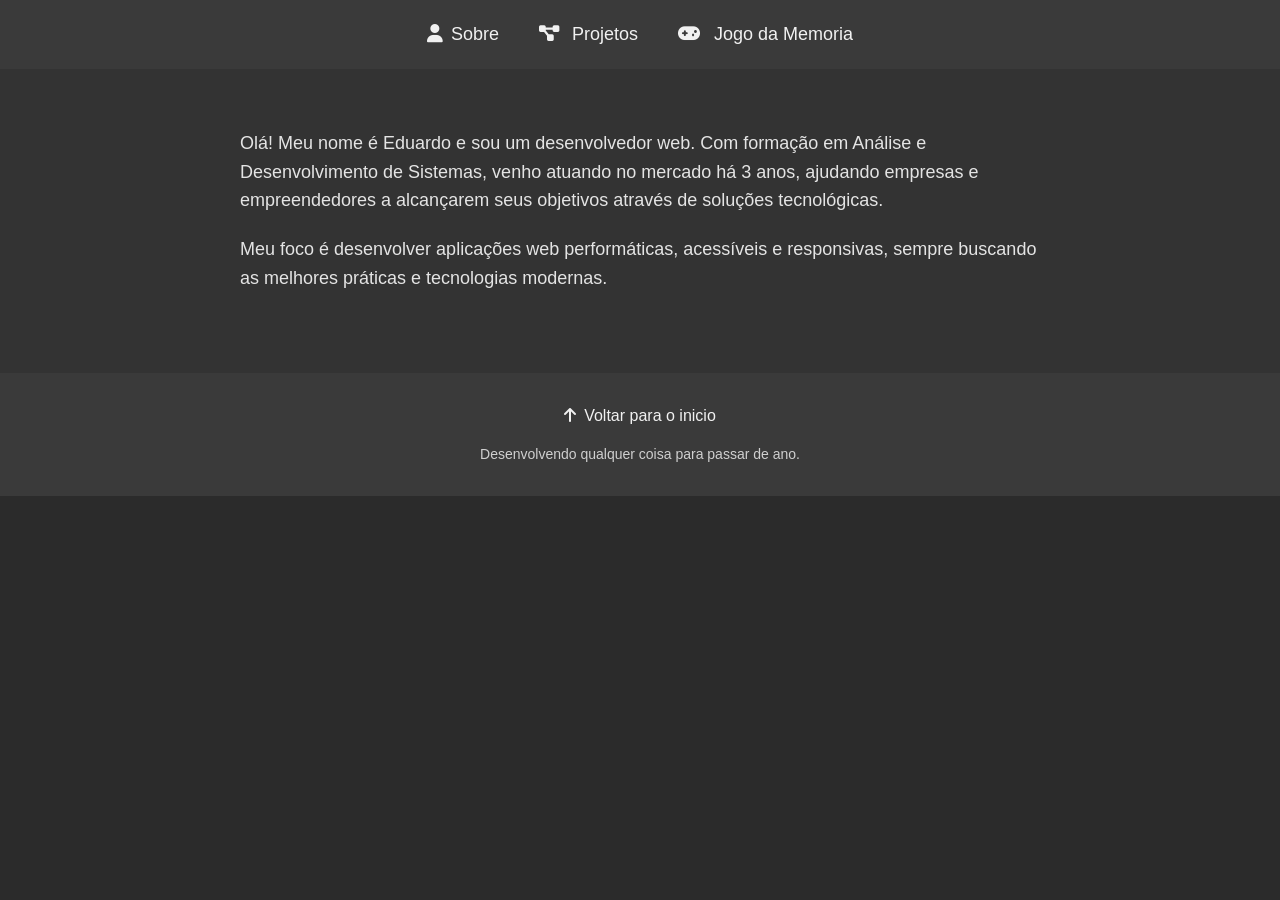
==== src/index.html @ 4b012208 "Inicio do Portfolio" ====
<!DOCTYPE html>
<html lang="pt-BR">
<head>
    <meta charset="UTF-8">
    <meta name="description" content="Portfólio profissional de Eduardo - Desenvolvedor Web">
    <title>Eduardo DEV | Portfolio</title>
    <link rel="stylesheet" href="css/style.css">
    <link rel="stylesheet" href="https://cdnjs.cloudflare.com/ajax/libs/font-awesome/6.5.0/css/all.min.css">
</head>

<body>
    <header class="header">
        <ul>
            <li><a href="#sobre"><i class="fas fa-user"></i>Sobre</a></li>
            <li><a href="#projetos"><i class="fas fa-project-diagram"></i> Projetos</a></li>
            <li><a href="#memoria"><i class="fas fa-gamepad"></i> Jogo da Memoria</a></li>
        </ul>
    </header>
    <main class="main">
        <div class="text">
            <p>Olá! Meu nome é Eduardo e sou um desenvolvedor web. Com formação em Análise e Desenvolvimento de Sistemas, venho atuando no mercado
            há 3 anos, ajudando empresas e empreendedores a alcançarem seus objetivos através de
            soluções tecnológicas.</p>
            <p>Meu foco é desenvolver aplicações web performáticas, acessíveis e responsivas, sempre
            buscando as melhores práticas e tecnologias modernas.</p>
        </div>
    </main>
    <footer class="footer">
        <ul>
            <li><a href="#topo"><i class="fas fa-arrow-up"></i>Voltar para o inicio</a></li>
        </ul>
        <p>Desenvolvendo qualquer coisa para passar de ano.</p>
    </footer>
</body>

</html>
---- src/css/style.css ----
* {
    margin: 0;
    padding: 0;
    box-sizing: border-box;
}

body {
    font-family: Arial, Helvetica, sans-serif;
    background-color: #2b2b2b;
    color: #e4e4e4;
    line-height: 1.6;
}

.header {
    background-color: #3a3a3a;
    padding: 20px;
}

.header ul {
    list-style: none;
    display: flex;
    justify-content: center;
    gap: 40px;
}

.header a {
    text-decoration: none;
    color: #f1f1f1;
    font-size: 18px;
    transition: 0.3s;
}

.header a:hover {
    color: #bfbfbf;
}

.header i {
    margin-right: 8px;
}

.main {
    background-color: #333333;
    padding: 60px 20px;
    display: flex;
    justify-content: center;
}

.text {
    max-width: 800px;
    font-size: 18px;
}

.text p {
    margin-bottom: 20px;
}

.footer {
    background-color: #3a3a3a;
    text-align: center;
    padding: 30px 20px;
}

.footer ul {
    list-style: none;
    margin-bottom: 15px;
}

.footer a {
    text-decoration: none;
    color: #f1f1f1;
    font-size: 16px;
}

.footer a:hover {
    color: #bfbfbf;
}

.footer i {
    margin-right: 8px;
}

.footer p {
    font-size: 14px;
    color: #cfcfcf;
}
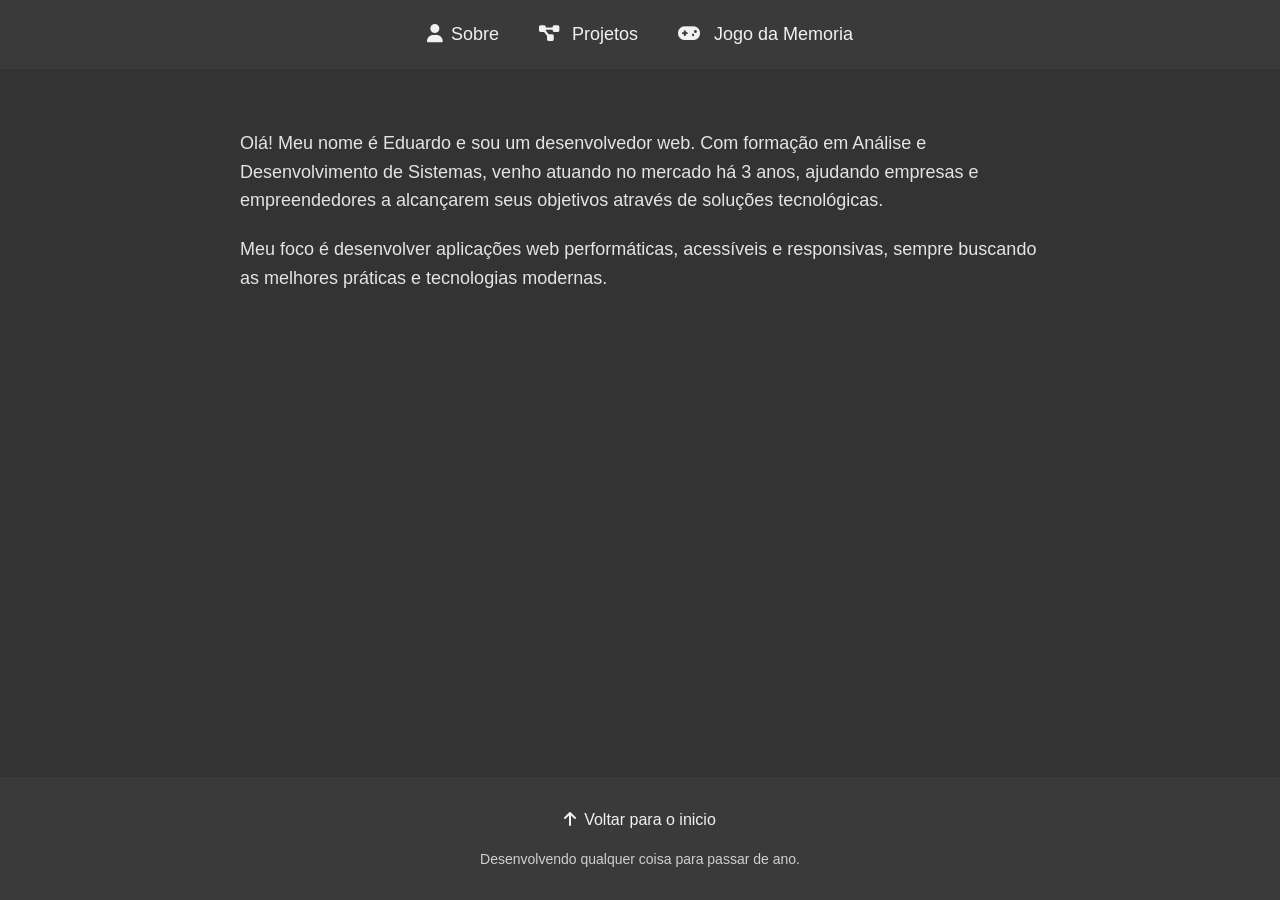
==== commit 91f3d2e9: "Inicio do codigo game" ====
--- a/src/index.html
+++ b/src/index.html
@@ -13,7 +13,7 @@
         <ul>
             <li><a href="#sobre"><i class="fas fa-user"></i>Sobre</a></li>
             <li><a href="#projetos"><i class="fas fa-project-diagram"></i> Projetos</a></li>
-            <li><a href="#memoria"><i class="fas fa-gamepad"></i> Jogo da Memoria</a></li>
+            <li><a href="game.html"><i class="fas fa-gamepad"></i> Jogo da Memoria</a></li>
         </ul>
     </header>
     <main class="main">
--- a/src/css/style.css
+++ b/src/css/style.css
@@ -2,6 +2,10 @@
     margin: 0;
     padding: 0;
     box-sizing: border-box;
+}
+
+html {
+    height: 100%;
 }
 
 body {
@@ -9,6 +13,9 @@
     background-color: #2b2b2b;
     color: #e4e4e4;
     line-height: 1.6;
+    min-height: 100vh;
+    display: flex;
+    flex-direction: column;
 }
 
 .header {
@@ -43,6 +50,7 @@
     padding: 60px 20px;
     display: flex;
     justify-content: center;
+    flex: 1;
 }
 
 .text {
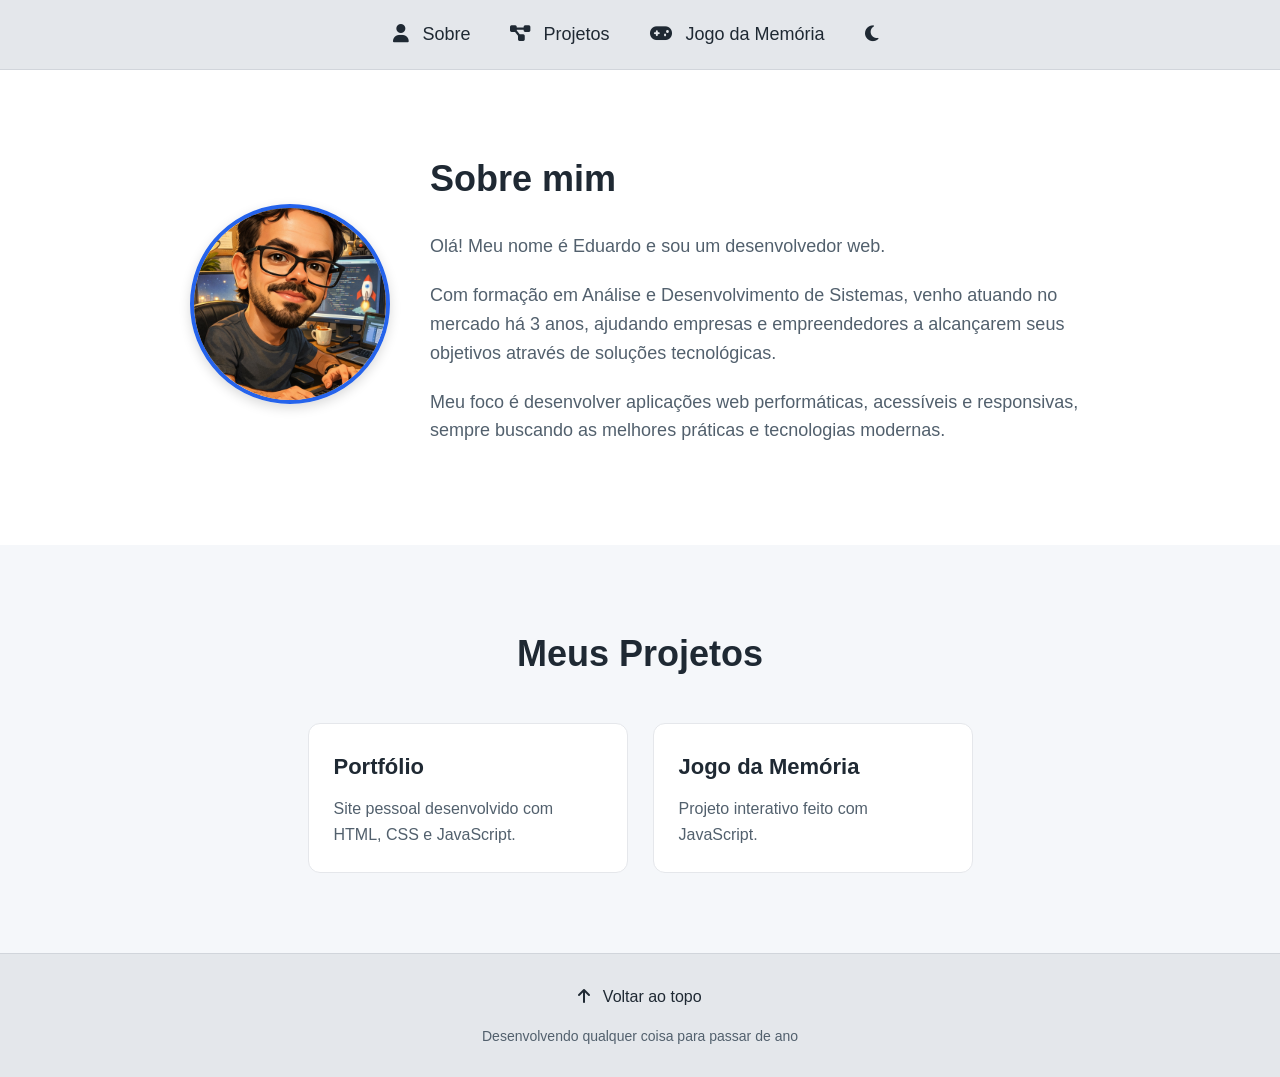
==== commit 27ec6aa6: "Complementação do Projeto" ====
--- a/src/index.html
+++ b/src/index.html
@@ -1,36 +1,107 @@
 <!DOCTYPE html>
 <html lang="pt-BR">
+
 <head>
     <meta charset="UTF-8">
     <meta name="description" content="Portfólio profissional de Eduardo - Desenvolvedor Web">
+    <meta name="viewport" content="width=device-width, initial-scale=1.0">
     <title>Eduardo DEV | Portfolio</title>
+
     <link rel="stylesheet" href="css/style.css">
     <link rel="stylesheet" href="https://cdnjs.cloudflare.com/ajax/libs/font-awesome/6.5.0/css/all.min.css">
 </head>
 
 <body>
+
     <header class="header">
-        <ul>
-            <li><a href="#sobre"><i class="fas fa-user"></i>Sobre</a></li>
-            <li><a href="#projetos"><i class="fas fa-project-diagram"></i> Projetos</a></li>
-            <li><a href="game.html"><i class="fas fa-gamepad"></i> Jogo da Memoria</a></li>
-        </ul>
+        <nav>
+            <ul>
+                <li>
+                    <a href="#sobre">
+                        <i class="fas fa-user"></i> Sobre
+                    </a>
+                </li>
+
+                <li>
+                    <a href="#projetos">
+                        <i class="fas fa-project-diagram"></i> Projetos
+                    </a>
+                </li>
+
+                <li>
+                    <a href="game.html">
+                        <i class="fas fa-gamepad"></i> Jogo da Memória
+                    </a>
+                </li>
+
+                <li>
+                    <button id="btnTema" class="btn-theme" type="button">
+                        <i class="fas fa-moon"></i>
+                    </button>
+                </li>
+            </ul>
+        </nav>
     </header>
-    <main class="main">
-        <div class="text">
-            <p>Olá! Meu nome é Eduardo e sou um desenvolvedor web. Com formação em Análise e Desenvolvimento de Sistemas, venho atuando no mercado
-            há 3 anos, ajudando empresas e empreendedores a alcançarem seus objetivos através de
-            soluções tecnológicas.</p>
-            <p>Meu foco é desenvolver aplicações web performáticas, acessíveis e responsivas, sempre
-            buscando as melhores práticas e tecnologias modernas.</p>
-        </div>
+
+    <main>
+
+        <section id="sobre" class="main">
+            <div class="profile-container">
+
+                <div class="profile-image">
+                    <img src="./assets/img/FotoPerfil.png" alt="Foto de perfil">
+                </div>
+
+                <div class="text">
+                    <h1>Sobre mim</h1>
+
+                    <p>Olá! Meu nome é Eduardo e sou um desenvolvedor web.</p>
+
+                    <p>Com formação em Análise e Desenvolvimento de Sistemas, venho atuando no mercado
+                        há 3 anos, ajudando empresas e empreendedores a alcançarem seus objetivos através de
+                        soluções tecnológicas.</p>
+
+                    <p>Meu foco é desenvolver aplicações web performáticas, acessíveis e responsivas,
+                        sempre buscando as melhores práticas e tecnologias modernas.</p>
+                </div>
+
+            </div>
+        </section>
+
+        <section id="projetos" class="projects">
+            <h1>Meus Projetos</h1>
+
+            <div class="project-list">
+
+                <div class="project-card">
+                    <h3>Portfólio</h3>
+                    <p>Site pessoal desenvolvido com HTML, CSS e JavaScript.</p>
+                </div>
+
+                <div class="project-card">
+                    <h3>Jogo da Memória</h3>
+                    <p>Projeto interativo feito com JavaScript.</p>
+                </div>
+
+            </div>
+        </section>
+
     </main>
+
     <footer class="footer">
         <ul>
-            <li><a href="#topo"><i class="fas fa-arrow-up"></i>Voltar para o inicio</a></li>
+            <li>
+                <a href="#">
+                    <i class="fas fa-arrow-up"></i> Voltar ao topo
+                </a>
+            </li>
         </ul>
-        <p>Desenvolvendo qualquer coisa para passar de ano.</p>
+
+        <p>Desenvolvendo qualquer coisa para passar de ano</p>
     </footer>
+
+    <script type="module" src="js/index.js"></script>
+
 </body>
 
 </html>
--- a/src/css/style.css
+++ b/src/css/style.css
@@ -4,68 +4,163 @@
     box-sizing: border-box;
 }
 
+:root {
+    --bg-body: #f5f7fa;
+    --bg-section: #ffffff;
+    --bg-header-footer: #e4e7eb;
+    --bg-card: #ffffff;
+    --text-primary: #1f2933;
+    --text-secondary: #52606d;
+    --text-muted: #9aa5b1;
+    --text-body: #1f2933;
+    --accent: #2563eb;
+    --border-color: #d1d5db;
+    --card-border: #e5e7eb;
+    --transition: 0.3s ease;
+}
+
+body.dark {
+    --bg-body: #2b2b2b;
+    --bg-section: #333333;
+    --bg-header-footer: #3a3a3a;
+    --bg-card: #333333;
+    --text-primary: #f1f1f1;
+    --text-secondary: #cfcfcf;
+    --text-muted: #bfbfbf;
+    --text-body: #e4e4e4;
+    --border-color: #444444;
+    --card-border: #555555;
+}
+
 html {
-    height: 100%;
+    scroll-behavior: smooth;
 }
 
 body {
     font-family: Arial, Helvetica, sans-serif;
-    background-color: #2b2b2b;
-    color: #e4e4e4;
+    background-color: var(--bg-body);
+    color: var(--text-body);
     line-height: 1.6;
     min-height: 100vh;
     display: flex;
     flex-direction: column;
 }
 
+/* HEADER */
 .header {
-    background-color: #3a3a3a;
+    background-color: var(--bg-header-footer);
     padding: 20px;
-}
-
-.header ul {
+    border-bottom: 1px solid var(--border-color);
+}
+
+.header nav ul {
     list-style: none;
     display: flex;
     justify-content: center;
+    align-items: center;
     gap: 40px;
+    flex-wrap: wrap;
 }
 
 .header a {
     text-decoration: none;
-    color: #f1f1f1;
+    color: var(--text-primary);
     font-size: 18px;
-    transition: 0.3s;
+    transition: var(--transition);
 }
 
 .header a:hover {
-    color: #bfbfbf;
+    color: var(--accent);
 }
 
 .header i {
     margin-right: 8px;
 }
 
+/* MAIN */
+main {
+    flex: 1;
+}
+
 .main {
-    background-color: #333333;
-    padding: 60px 20px;
+    background-color: var(--bg-section);
+    padding: 80px 20px;
     display: flex;
     justify-content: center;
-    flex: 1;
+    align-items: center;
 }
 
 .text {
+    width: 100%;
     max-width: 800px;
+}
+
+.text h1 {
+    font-size: 36px;
+    margin-bottom: 25px;
+    color: var(--text-primary);
+}
+
+.text p {
     font-size: 18px;
-}
-
-.text p {
     margin-bottom: 20px;
-}
-
+    color: var(--text-secondary);
+}
+
+/* PROJECTS */
+.projects {
+    padding: 80px 20px;
+    background-color: var(--bg-body);
+    text-align: center;
+}
+
+.projects h1 {
+    font-size: 36px;
+    margin-bottom: 40px;
+    color: var(--text-primary);
+}
+
+.project-list {
+    max-width: var(--max-width);
+    margin: 0 auto;
+    display: flex;
+    justify-content: center;
+    gap: 25px;
+    flex-wrap: wrap;
+}
+
+.project-card {
+    background-color: var(--bg-section);
+    padding: 25px;
+    border-radius: 12px;
+    width: 320px;
+    text-align: left;
+    transition: var(--transition);
+    border: 1px solid var(--card-border);
+}
+
+.project-card:hover {
+    transform: translateY(-5px);
+    border-color: var(--accent);
+}
+
+.project-card h3 {
+    font-size: 22px;
+    margin-bottom: 12px;
+    color: var(--text-primary);
+}
+
+.project-card p {
+    font-size: 16px;
+    color: var(--text-secondary);
+}
+
+/* FOOTER */
 .footer {
-    background-color: #3a3a3a;
+    background-color: var(--bg-header-footer);
     text-align: center;
     padding: 30px 20px;
+    border-top: 1px solid var(--border-color);
 }
 
 .footer ul {
@@ -75,12 +170,13 @@
 
 .footer a {
     text-decoration: none;
-    color: #f1f1f1;
+    color: var(--text-primary);
     font-size: 16px;
+    transition: var(--transition);
 }
 
 .footer a:hover {
-    color: #bfbfbf;
+    color: var(--accent);
 }
 
 .footer i {
@@ -89,5 +185,73 @@
 
 .footer p {
     font-size: 14px;
-    color: #cfcfcf;
+    color: var(--text-secondary);
+}
+
+/* BOTÃO TEMA */
+.btn-theme {
+    background: none;
+    border: none;
+    color: var(--text-primary);
+    font-size: 18px;
+    cursor: pointer;
+    transition: var(--transition);
+}
+
+.btn-theme:hover {
+    color: var(--accent);
+}
+
+.profile-container {
+    display: flex;
+    align-items: center;
+    gap: 40px;
+    max-width: 900px;
+    width: 100%;
+}
+
+.profile-image {
+    flex-shrink: 0;
+}
+
+.profile-image img {
+    width: 200px;
+    height: 200px;
+    object-fit: cover;
+    border-radius: 50%;
+    border: 4px solid var(--accent);
+    box-shadow: 0 4px 12px rgba(0, 0, 0, 0.15);
+}
+
+@media (max-width: 768px) {
+    .profile-container {
+        flex-direction: column;
+        text-align: center;
+    }
+        
+    .profile-image img {
+        width: 150px;
+        height: 150px;
+    }
+    .header nav ul {
+        gap: 20px;
+    }
+
+    .header a {
+        font-size: 16px;
+    }
+
+    .text h1,
+    .projects h1 {
+        font-size: 28px;
+    }
+
+    .text p {
+        font-size: 16px;
+    }
+
+    .project-card {
+        width: 100%;
+        max-width: 400px;
+    }
 }
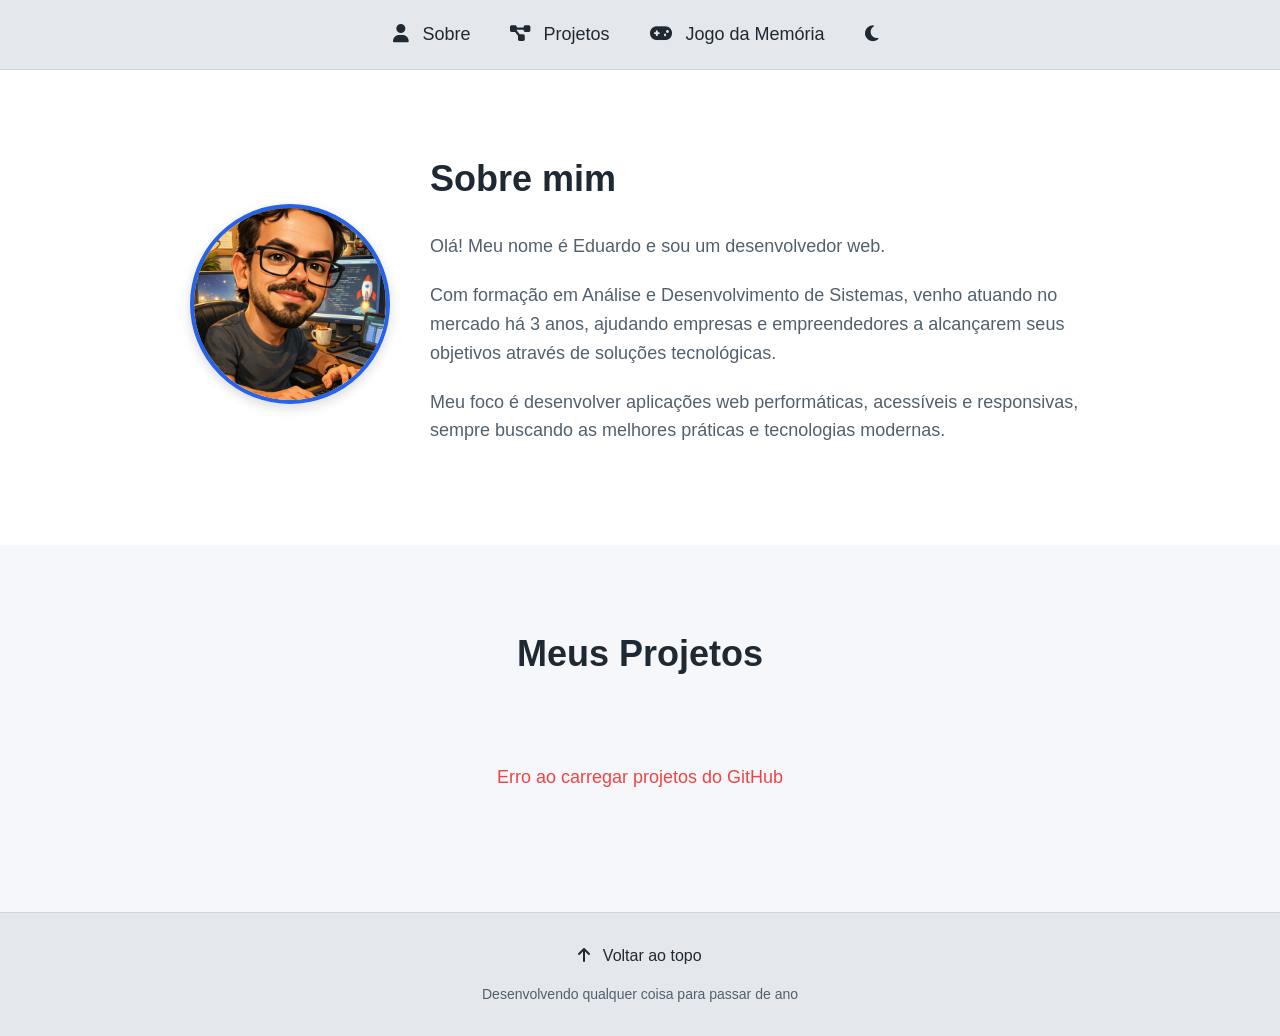
==== commit d3f38de2: "Adequação para avaliação do professor" ====
--- a/src/index.html
+++ b/src/index.html
@@ -14,6 +14,12 @@
 <body>
 
     <header class="header">
+        <button id="btnHamburger" class="btn-hamburger" type="button" aria-label="Abrir menu">
+            <span></span>
+            <span></span>
+            <span></span>
+        </button>
+
         <nav>
             <ul>
                 <li>
@@ -29,13 +35,41 @@
                 </li>
 
                 <li>
-                    <a href="game.html">
+                    <a href="https://eduardorgermano.github.io/jogo-da-memoria-html/" target="_blank" rel="noopener noreferrer">
                         <i class="fas fa-gamepad"></i> Jogo da Memória
                     </a>
                 </li>
 
                 <li>
-                    <button id="btnTema" class="btn-theme" type="button">
+                    <button id="btnTema" class="btn-theme" type="button" aria-label="Alternar tema">
+                        <i class="fas fa-moon"></i>
+                    </button>
+                </li>
+            </ul>
+        </nav>
+
+        <nav id="menuMobile" class="menu-mobile">
+            <ul>
+                <li>
+                    <a href="#sobre">
+                        <i class="fas fa-user"></i> Sobre
+                    </a>
+                </li>
+
+                <li>
+                    <a href="#projetos">
+                        <i class="fas fa-project-diagram"></i> Projetos
+                    </a>
+                </li>
+
+                <li>
+                    <a href="https://eduardorgermano.github.io/jogo-da-memoria-html/" target="_blank" rel="noopener noreferrer">
+                        <i class="fas fa-gamepad"></i> Jogo da Memória
+                    </a>
+                </li>
+
+                <li>
+                    <button id="btnTemaMobile" class="btn-theme" type="button" aria-label="Alternar tema">
                         <i class="fas fa-moon"></i>
                     </button>
                 </li>
@@ -71,19 +105,7 @@
         <section id="projetos" class="projects">
             <h1>Meus Projetos</h1>
 
-            <div class="project-list">
-
-                <div class="project-card">
-                    <h3>Portfólio</h3>
-                    <p>Site pessoal desenvolvido com HTML, CSS e JavaScript.</p>
-                </div>
-
-                <div class="project-card">
-                    <h3>Jogo da Memória</h3>
-                    <p>Projeto interativo feito com JavaScript.</p>
-                </div>
-
-            </div>
+            <div class="project-list"></div>
         </section>
 
     </main>
--- a/src/css/style.css
+++ b/src/css/style.css
@@ -51,6 +51,44 @@
     background-color: var(--bg-header-footer);
     padding: 20px;
     border-bottom: 1px solid var(--border-color);
+    position: relative;
+    display: flex;
+    justify-content: space-between;
+    align-items: center;
+}
+
+.btn-hamburger {
+    display: none;
+    flex-direction: column;
+    background: none;
+    border: none;
+    cursor: pointer;
+    gap: 6px;
+    padding: 5px;
+}
+
+.btn-hamburger span {
+    width: 25px;
+    height: 3px;
+    background-color: var(--text-primary);
+    border-radius: 2px;
+    transition: var(--transition);
+}
+
+.btn-hamburger.ativo span:nth-child(1) {
+    transform: rotate(45deg) translate(10px, 10px);
+}
+
+.btn-hamburger.ativo span:nth-child(2) {
+    opacity: 0;
+}
+
+.btn-hamburger.ativo span:nth-child(3) {
+    transform: rotate(-45deg) translate(8px, -8px);
+}
+
+.header nav {
+    flex: 1;
 }
 
 .header nav ul {
@@ -75,6 +113,65 @@
 
 .header i {
     margin-right: 8px;
+}
+
+/* MENU MOBILE */
+.menu-mobile {
+    display: none;
+    position: absolute;
+    top: 100%;
+    left: 0;
+    right: 0;
+    background-color: var(--bg-header-footer);
+    border-bottom: 1px solid var(--border-color);
+    flex-direction: column;
+    padding: 0;
+    z-index: 999;
+}
+
+.menu-mobile.ativo {
+    display: flex;
+}
+
+.menu-mobile ul {
+    list-style: none;
+    display: flex;
+    flex-direction: column;
+    gap: 0;
+    width: 100%;
+}
+
+.menu-mobile li {
+    border-bottom: 1px solid var(--border-color);
+}
+
+.menu-mobile li:last-child {
+    border-bottom: none;
+}
+
+.menu-mobile a,
+.menu-mobile button {
+    display: block;
+    padding: 16px 20px;
+    text-decoration: none;
+    color: var(--text-primary);
+    font-size: 16px;
+    transition: var(--transition);
+    width: 100%;
+    text-align: left;
+    border: none;
+    background: none;
+    cursor: pointer;
+}
+
+.menu-mobile a:hover,
+.menu-mobile button:hover {
+    background-color: var(--accent);
+    color: var(--bg-header-footer);
+}
+
+.menu-mobile i {
+    margin-right: 12px;
 }
 
 /* MAIN */
@@ -137,22 +234,110 @@
     text-align: left;
     transition: var(--transition);
     border: 1px solid var(--card-border);
+    display: flex;
+    flex-direction: column;
+    height: 100%;
 }
 
 .project-card:hover {
     transform: translateY(-5px);
     border-color: var(--accent);
+    box-shadow: 0 6px 20px rgba(37, 99, 235, 0.1);
+}
+
+.project-header {
+    display: flex;
+    justify-content: space-between;
+    align-items: flex-start;
+    gap: 10px;
+    margin-bottom: 12px;
 }
 
 .project-card h3 {
     font-size: 22px;
-    margin-bottom: 12px;
-    color: var(--text-primary);
-}
-
-.project-card p {
+    color: var(--text-primary);
+    margin: 0;
+    flex: 1;
+    word-break: break-word;
+}
+
+.project-stars {
+    display: flex;
+    align-items: center;
+    gap: 4px;
+    font-size: 14px;
+    color: var(--text-muted);
+    white-space: nowrap;
+    background-color: var(--bg-body);
+    padding: 4px 8px;
+    border-radius: 6px;
+}
+
+.project-stars i {
+    color: #fbbf24;
+}
+
+.project-description {
     font-size: 16px;
     color: var(--text-secondary);
+    margin: 0 0 15px 0;
+    flex: 1;
+    line-height: 1.5;
+}
+
+.project-footer {
+    display: flex;
+    justify-content: space-between;
+    align-items: center;
+    gap: 12px;
+    padding-top: 12px;
+    border-top: 1px solid var(--card-border);
+}
+
+.project-language {
+    display: flex;
+    align-items: center;
+    gap: 5px;
+    font-size: 13px;
+    color: var(--text-muted);
+    background-color: var(--bg-body);
+    padding: 4px 8px;
+    border-radius: 6px;
+}
+
+.project-link {
+    display: flex;
+    align-items: center;
+    gap: 6px;
+    text-decoration: none;
+    color: var(--accent);
+    font-size: 14px;
+    font-weight: 500;
+    transition: var(--transition);
+}
+
+.project-link:hover {
+    color: var(--text-primary);
+    gap: 10px;
+}
+
+/* LOADING E ERROS */
+.loading,
+.error-message,
+.no-projects {
+    grid-column: 1 / -1;
+    padding: 40px 20px;
+    text-align: center;
+    font-size: 18px;
+    color: var(--text-secondary);
+}
+
+.error-message {
+    color: #ef4444;
+}
+
+.no-projects {
+    color: var(--text-muted);
 }
 
 /* FOOTER */
@@ -224,6 +409,14 @@
 }
 
 @media (max-width: 768px) {
+    .btn-hamburger {
+        display: flex;
+    }
+
+    .header nav:first-of-type {
+        display: none;
+    }
+
     .profile-container {
         flex-direction: column;
         text-align: center;
@@ -254,4 +447,17 @@
         width: 100%;
         max-width: 400px;
     }
+
+    .project-header {
+        flex-wrap: wrap;
+    }
+
+    .project-card h3 {
+        flex-basis: 100%;
+        font-size: 20px;
+    }
+
+    .project-stars {
+        margin-top: 8px;
+    }
 }
